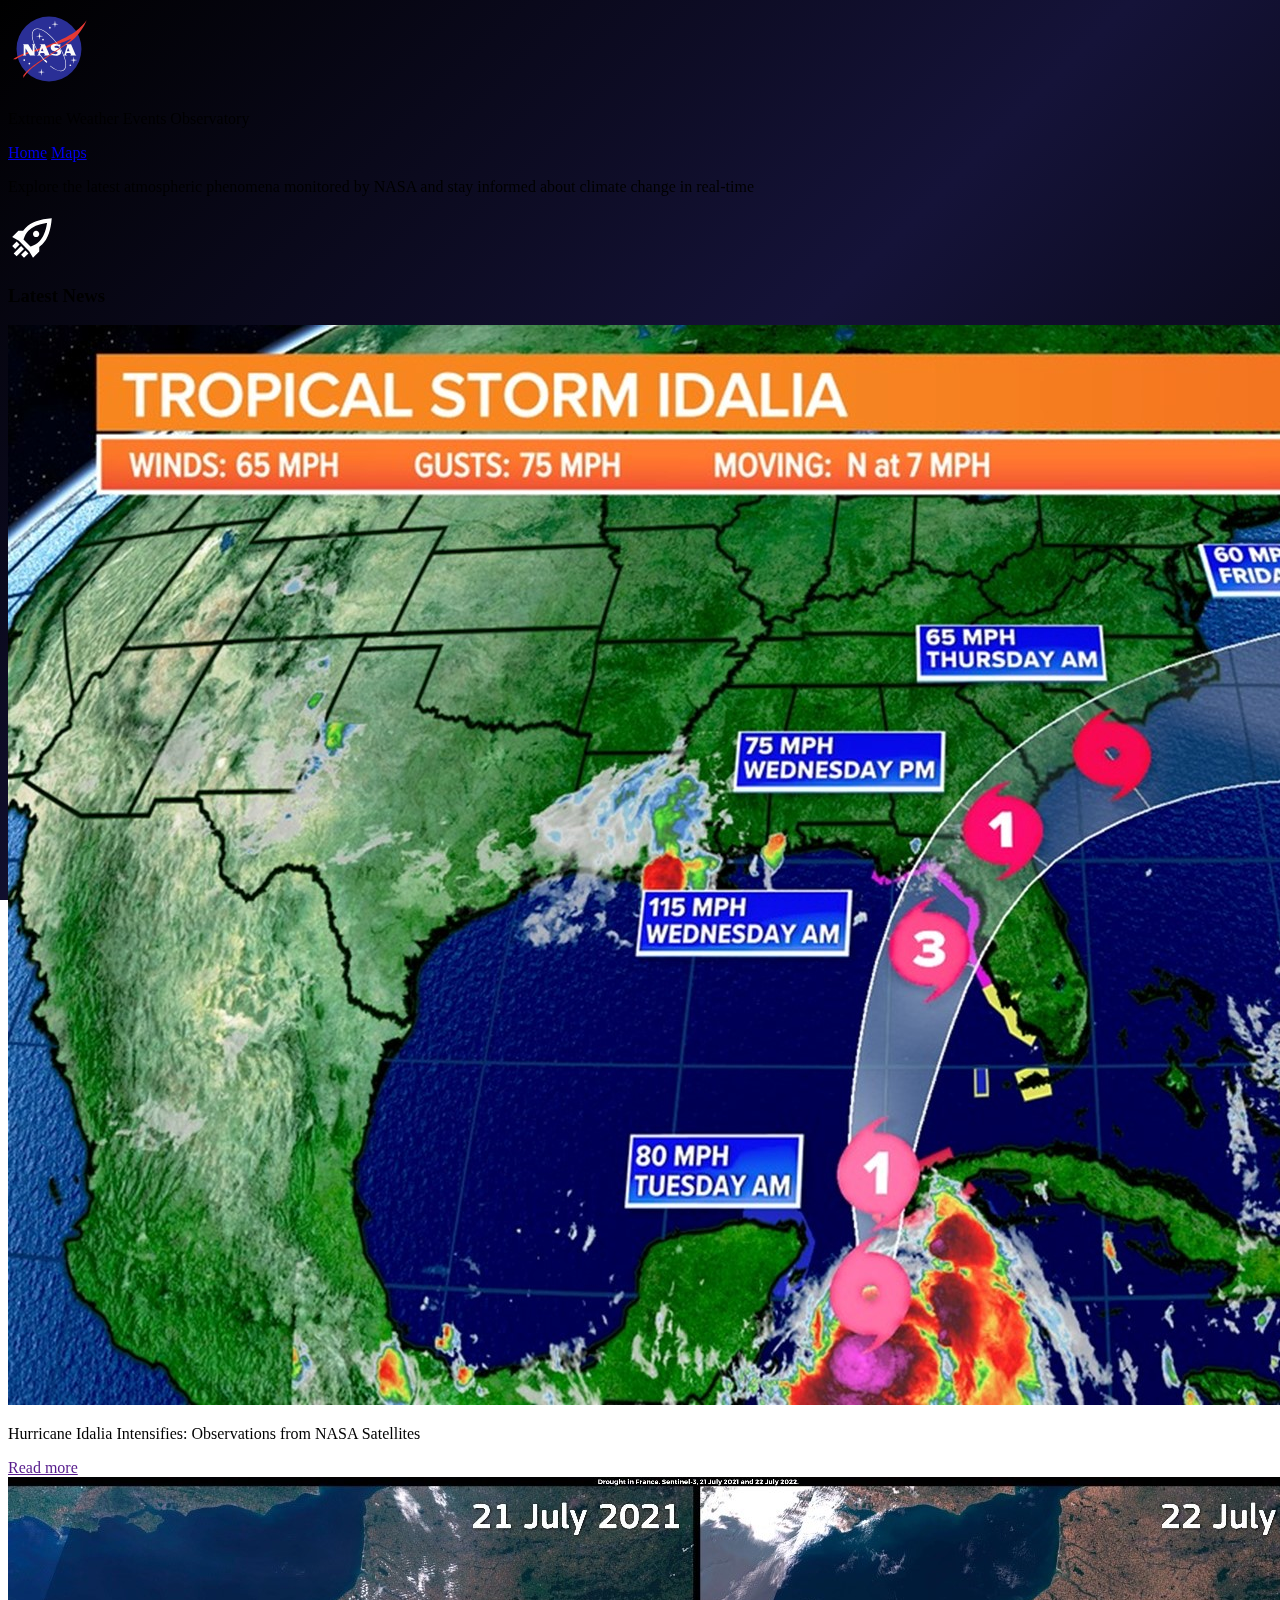
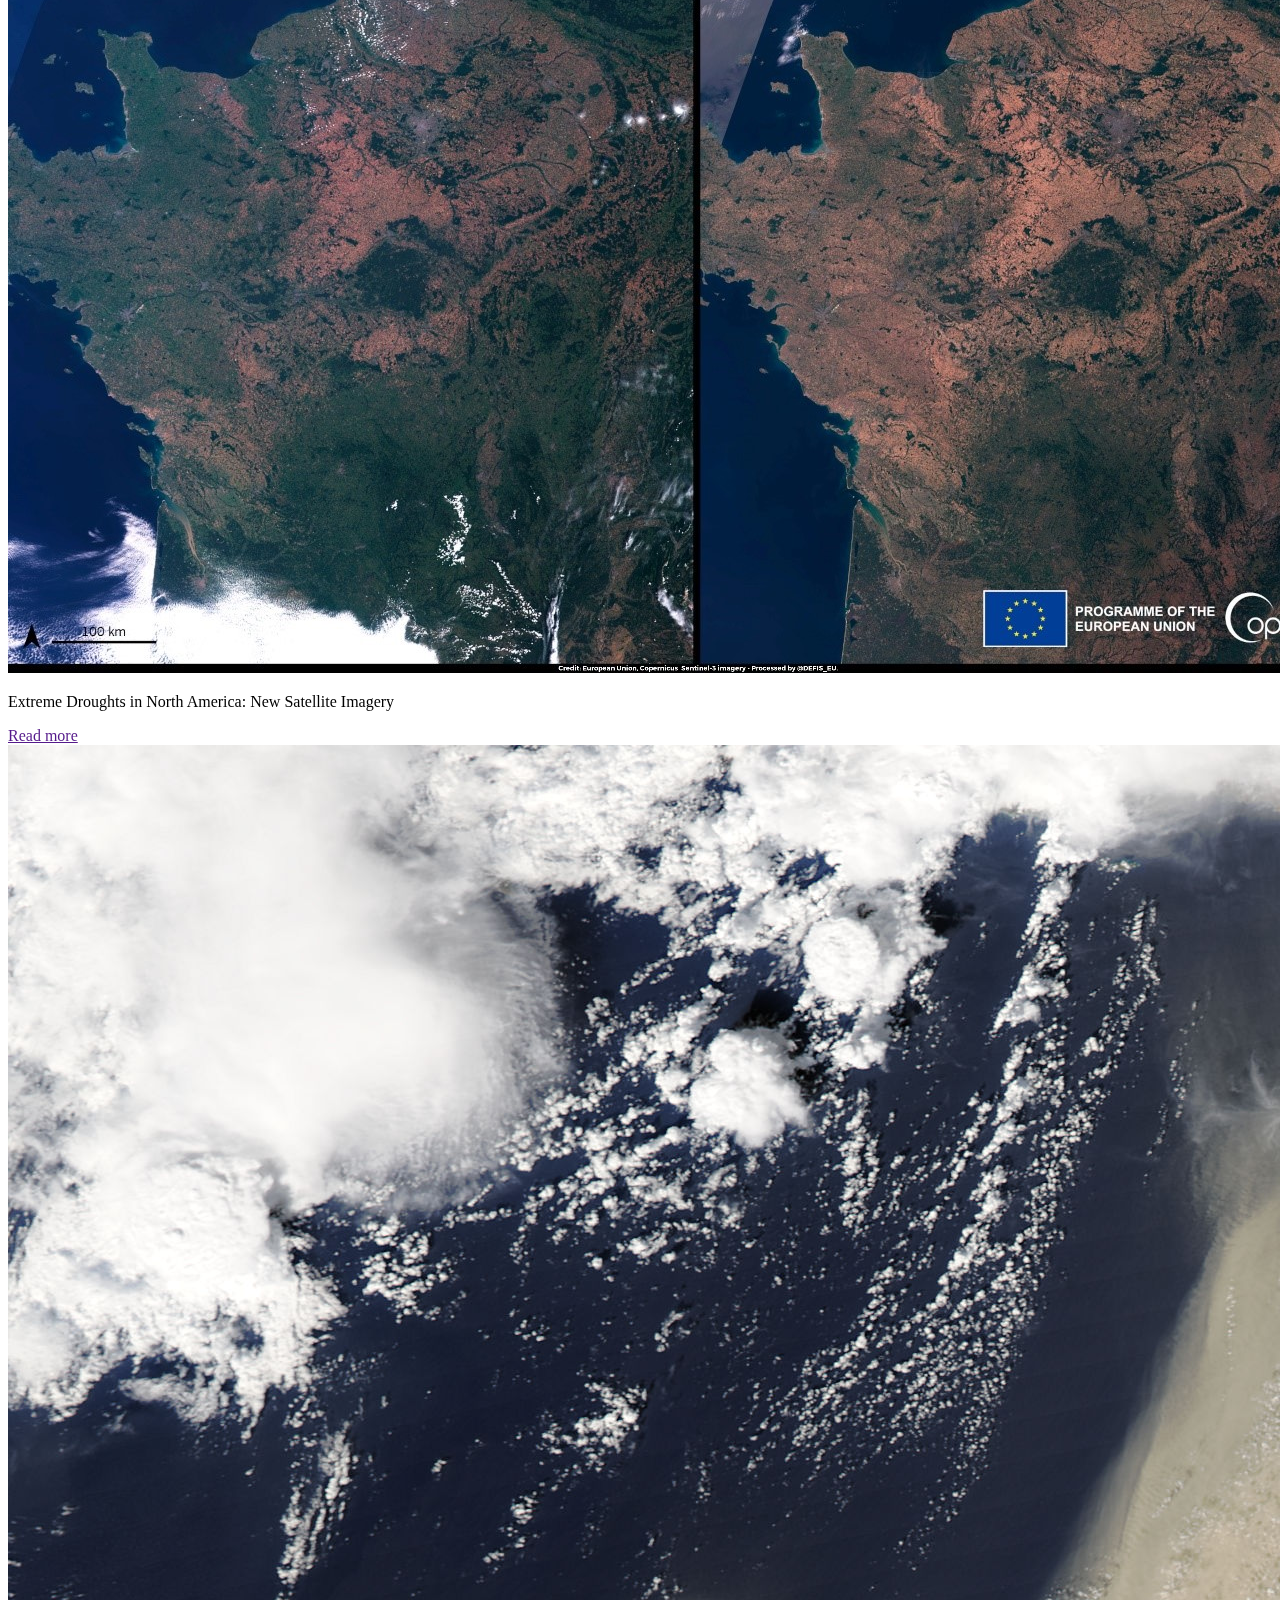
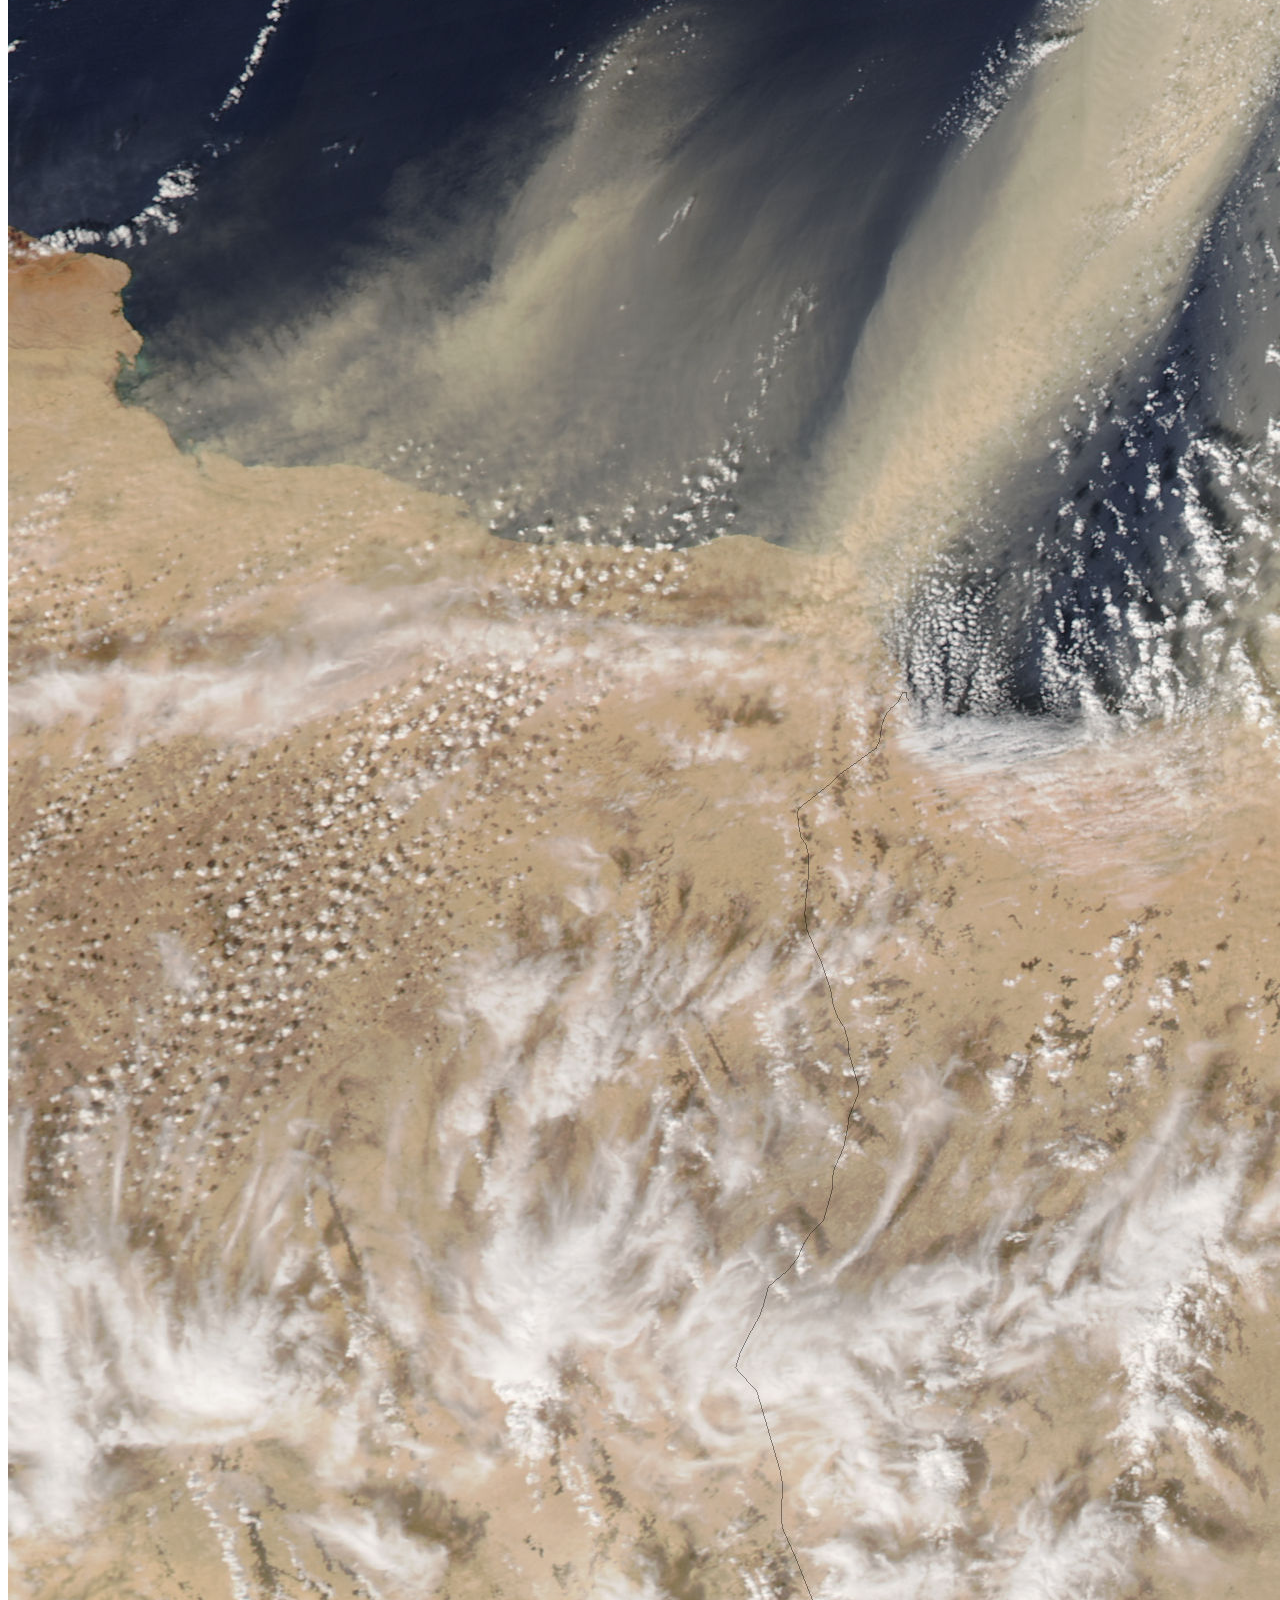
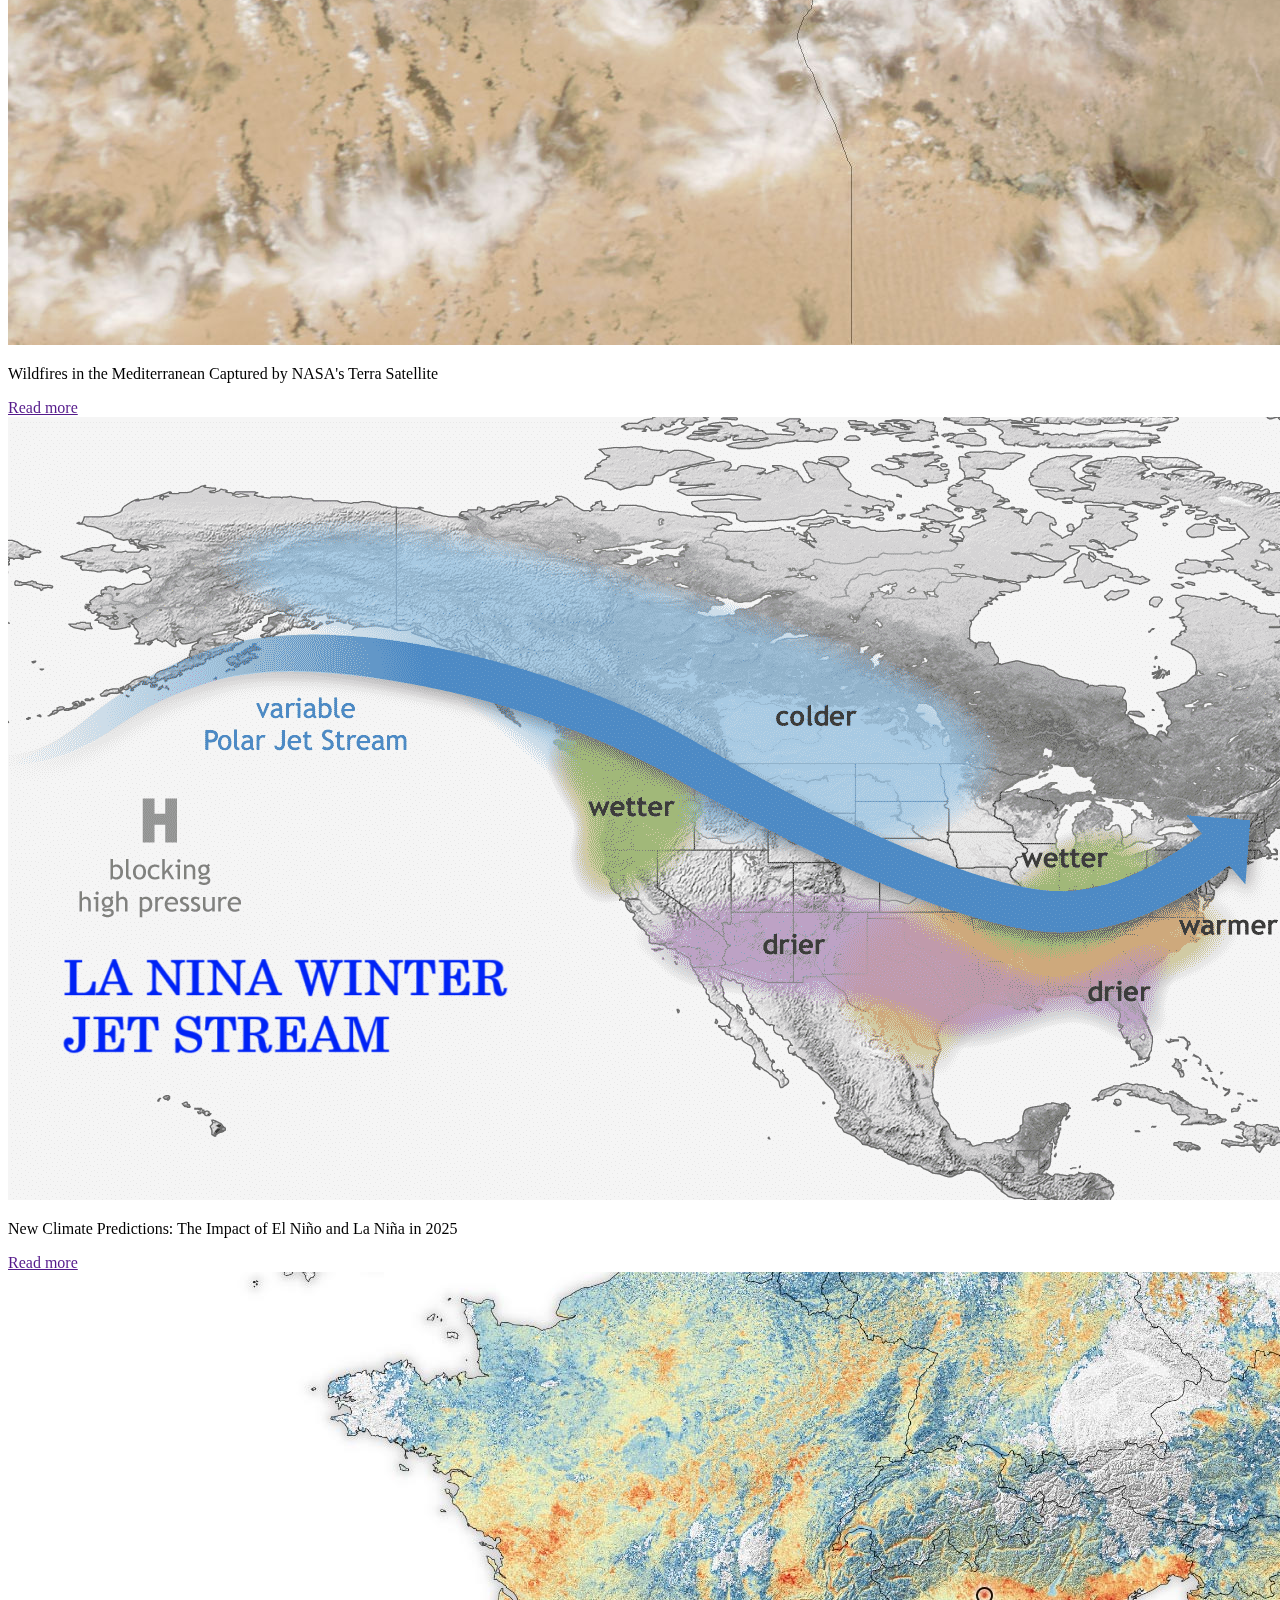
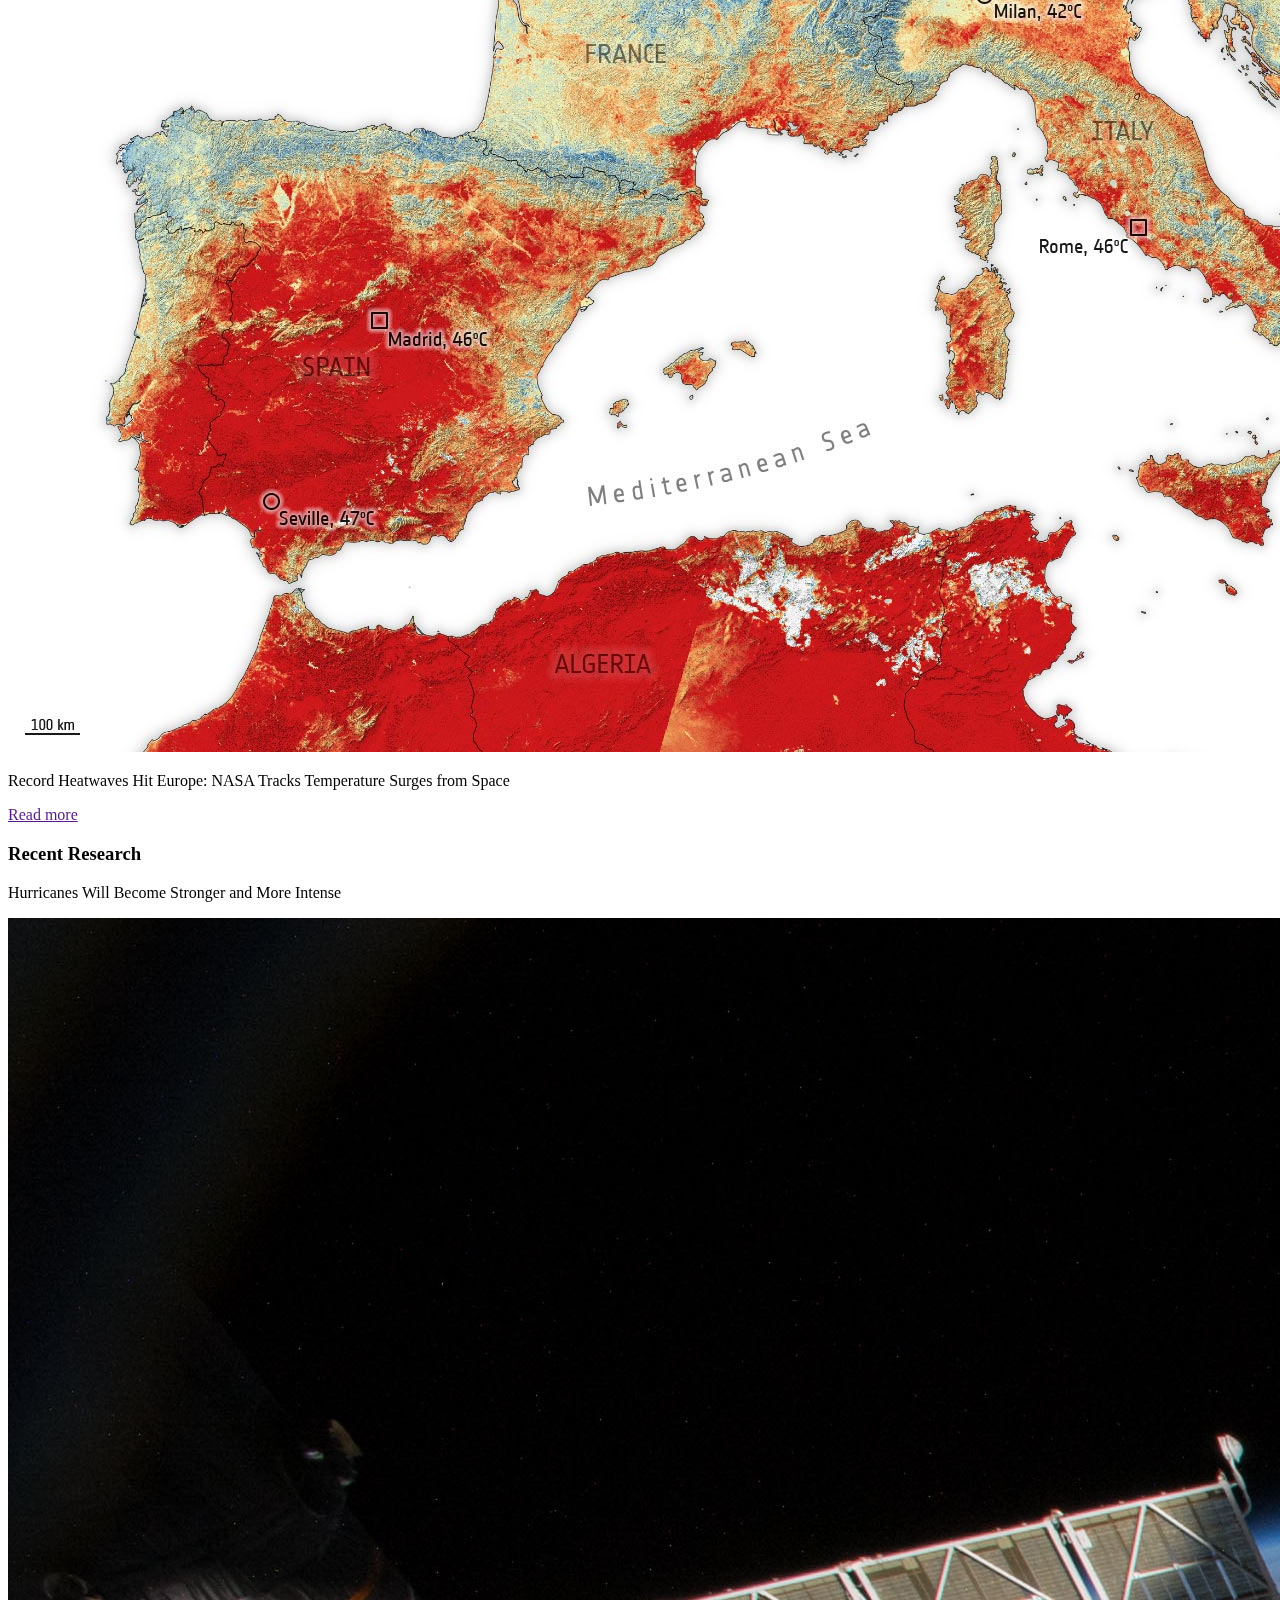
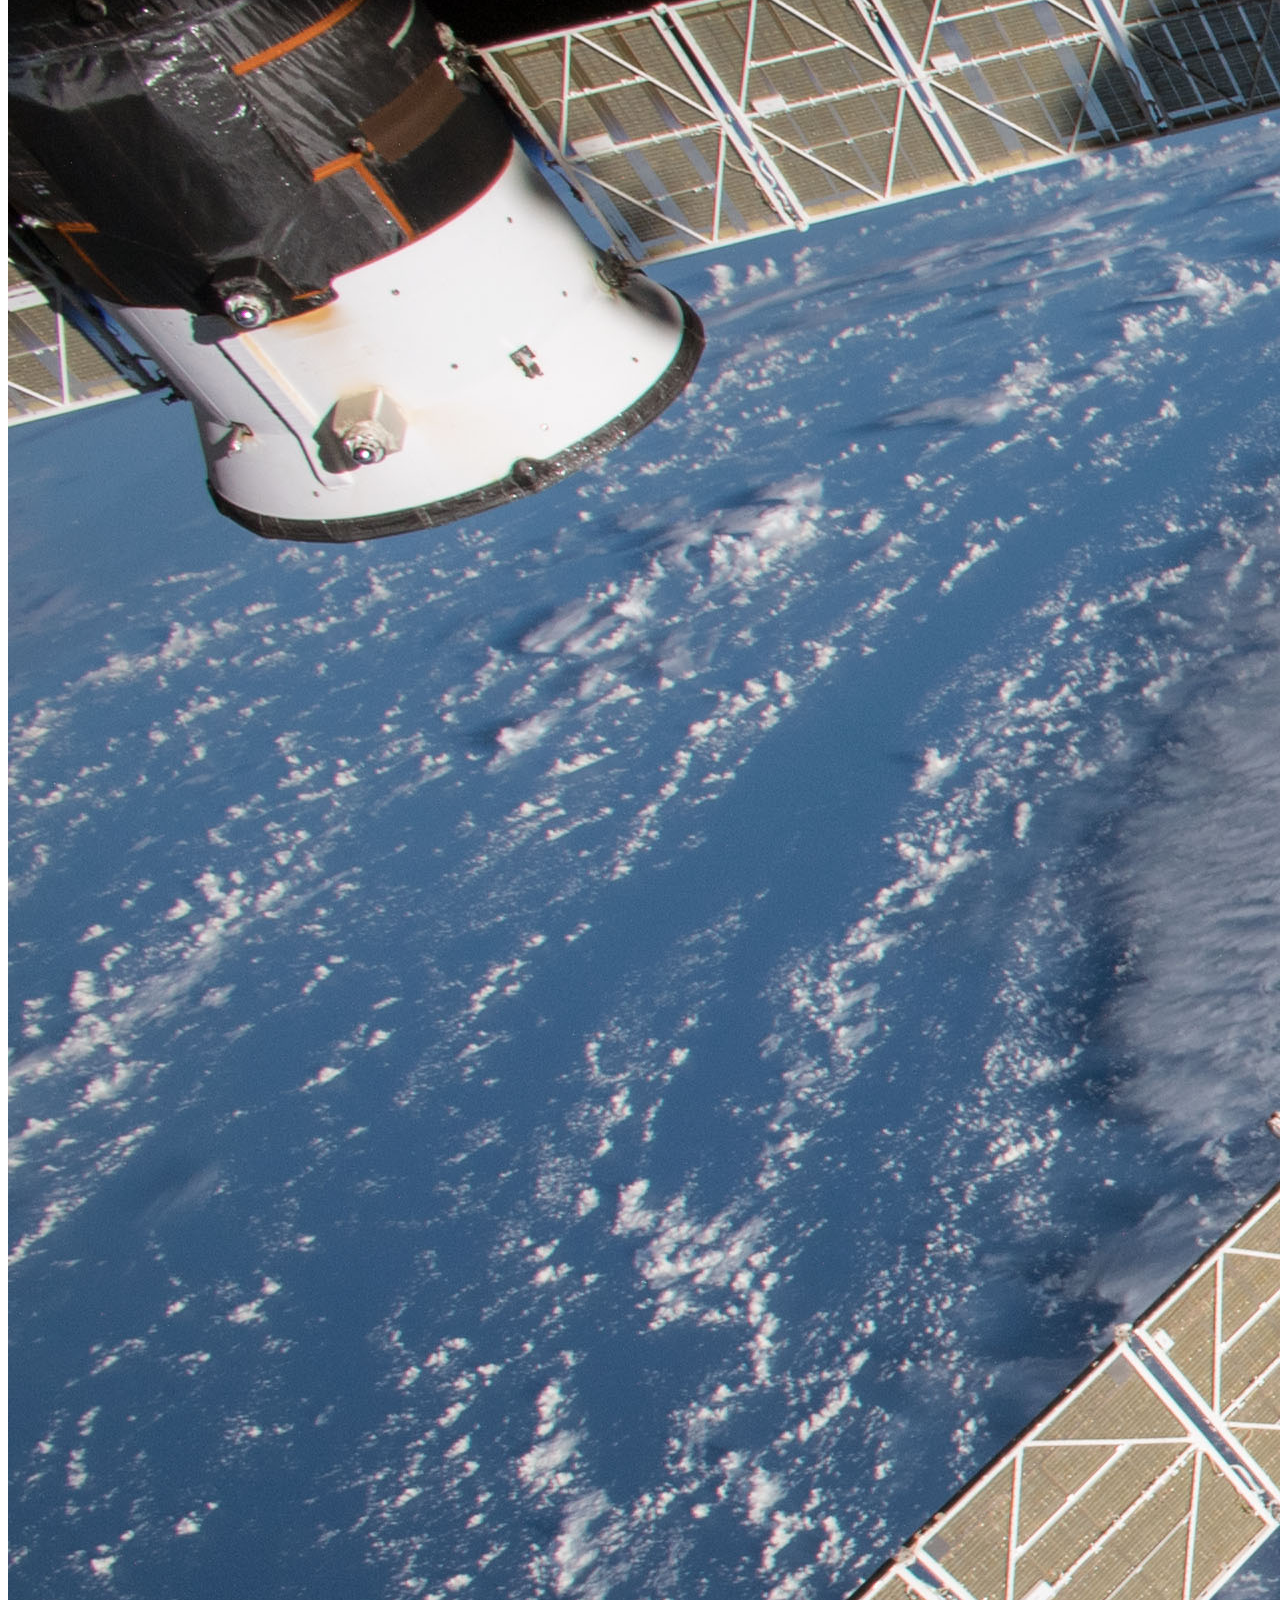
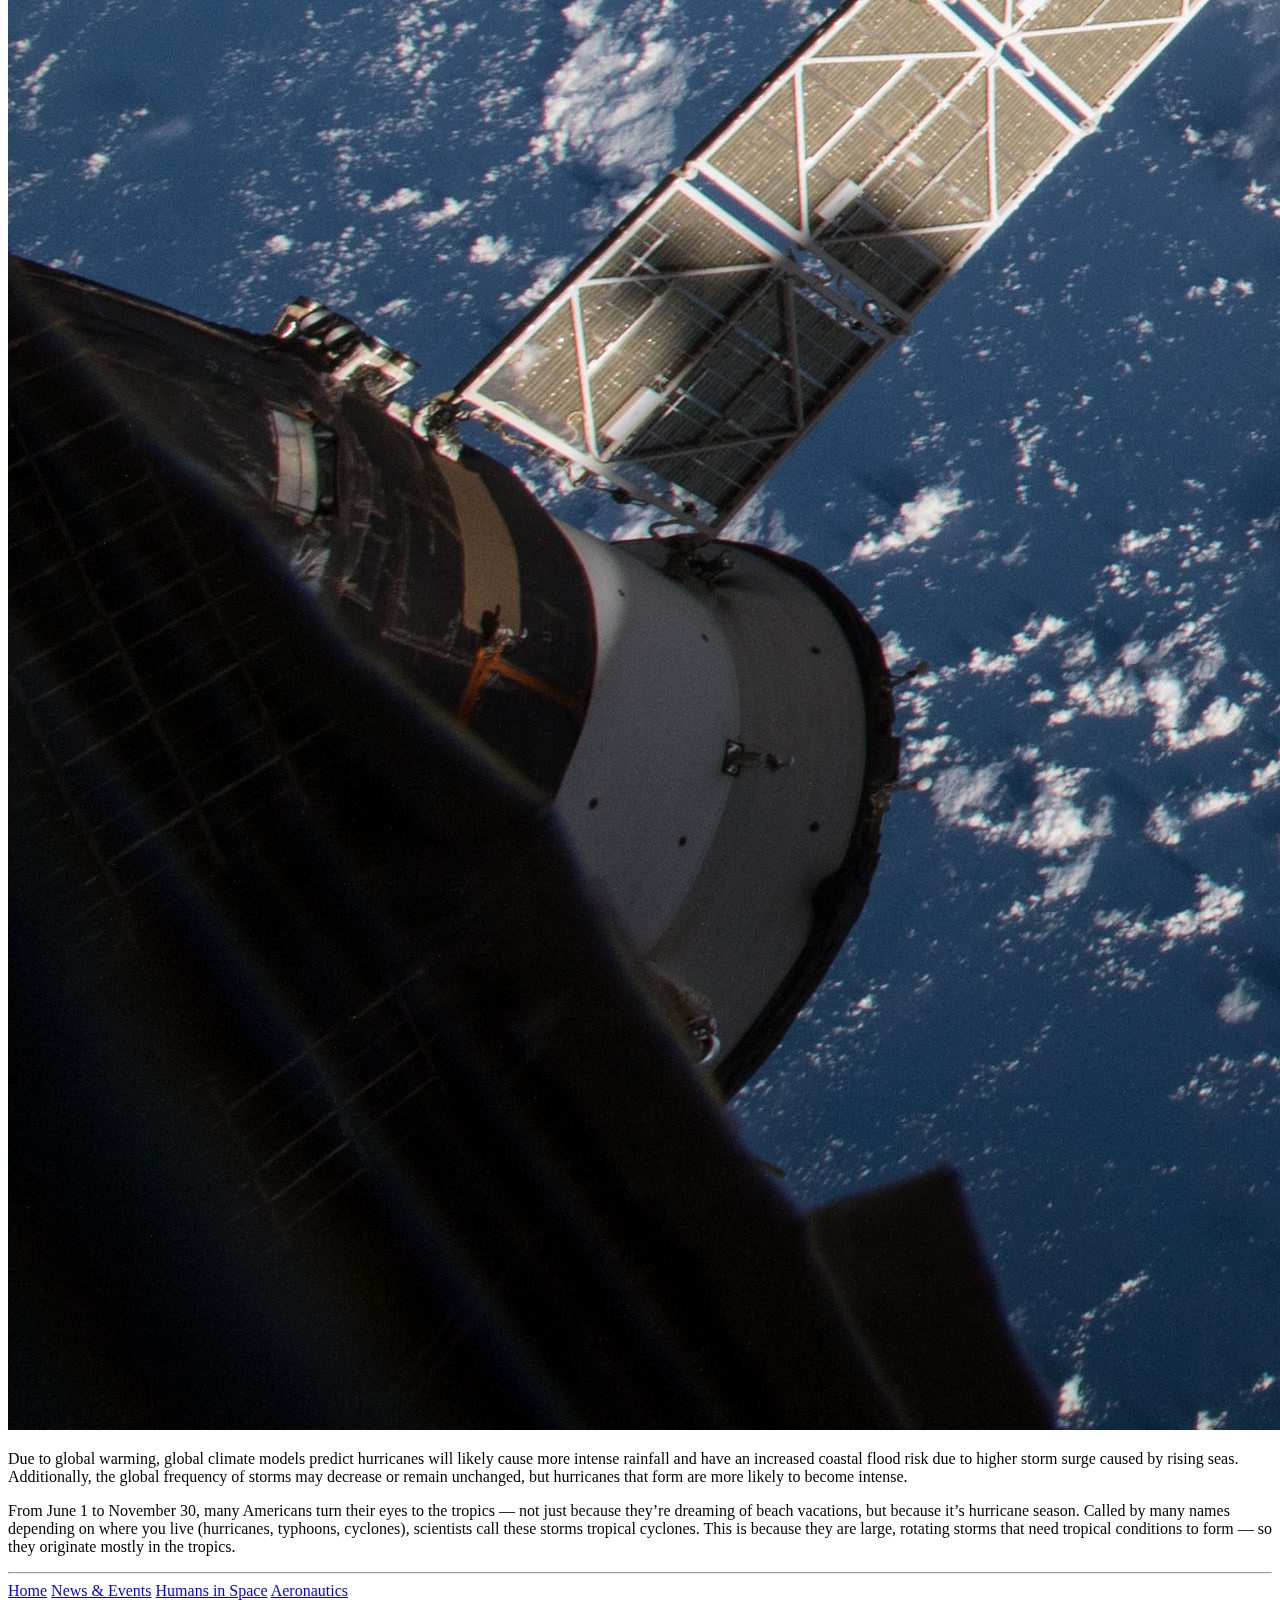
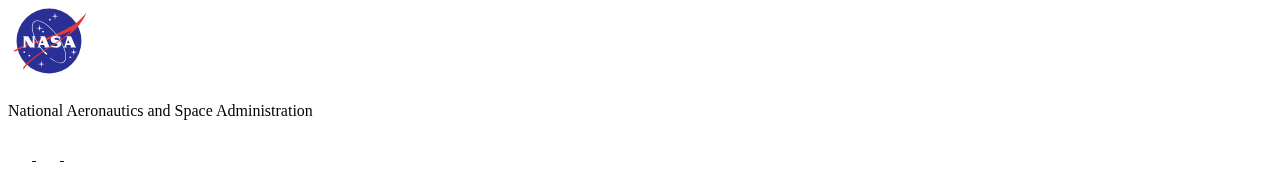
==== hmtl/index.html @ 6527c5cc "merge y cambiar rutas" ====
<!DOCTYPE html>
<html lang="en">
    <head>
        <meta charset="UTF-8">
        <meta name="viewport" content="width=device-width, initial-scale=1.0">
        <title>Nasa Observatory</title>
        <link rel="stylesheet" href="../csss/style.css">
        <link rel="icon" type="image/x-icon" href="../img/tierra_transparente.png">
    </head>

<body>
    <div class="container">
        <div style="position:fixed; z-index: -1; top:0px; left:0px; height:100%; width:100%;">
            <div style="position:absolute; width:100%; height:100%; background-image: linear-gradient(-45deg, rgb(0, 0, 0) 0%, rgb(21, 19, 57) 48%, rgb(0, 0, 0) 100%);"></div>
        </div>
        <header>
            <div class="headerLogo">
                <svg class="animated-svg" xmlns="http://www.w3.org/2000/svg"  viewBox="0 0 48 48" width="82px" height="82px"><path fill="#2a2f96" d="M24 5A19 19 0 1 0 24 43A19 19 0 1 0 24 5Z"/><path fill="#e53935" d="M4.597,30H3c0,0,4.077-3.084,12.928-5.535c0,0,14.202-4.313,23.428-10.583C42.565,11.177,45.071,8.764,46,7c0,0-1.193,4.725-6.726,10.351C38.191,17.906,37.768,18.64,37,19c0.126-0.142-0.096-0.871,0-1c0,0-7.195,3.355-22.02,7.77C14.981,25.768,8.742,27.352,4.597,30z"/><path fill="#fafafa" d="M19.282 25.221l1.503.025-.771-1.835L19.282 25.221zM18.969 26.366l-.274.96.802.441-2.661-.004.826-.463 1.714-5.602-.935-.467h3.167l2.639 6.068.528.467H21.08l.528-.467-.528-.934H18.969zM29.12 23.374c.576.135 2.526 1.143 1.848 3.129 0 0-.841 2.476-5.435.998L25.021 28v-1.995l.512.499c0 0 3.492 1.321 3.474-.316-.005-.319-.603-.845-2.205-1.048 0 0-1.802-.053-1.781-2.128.008-.843.626-2.964 5.121-1.497l.464-.518-.011 1.963-.453-.448c0 0-2.661-.834-2.926-.008C26.934 23.381 28.316 23.185 29.12 23.374z"/><path fill="#e53935" d="M39.461,17.149c-1.06,1.224-3.203,2.847-4.899,4.11c0,0-13.626,8.805-19.033,12.769c0,0-4.167,2.72-6.529,6.972v-1.618c0,0,2.255-3.163,7.585-6.937C21.273,29.125,35.281,20.744,37,18L39.461,17.149z"/><path fill="#fafafa" d="M8.667 21.257L11.834 21.257 14.473 25.459 14.473 21.724 13.945 21.257 16.056 21.257 15.528 21.724 15.528 27.326 16.056 27.793 12.889 27.793 10.251 23.592 10.251 27.326 10.778 27.793 8.667 27.793 9.195 27.326 9.195 21.724zM34.44 25.275l1.62-.007-.87-1.919L34.44 25.275zM34.275 26.366l-.33.934.858.467-2.661-.004.826-.463 1.714-5.602-.935-.467h3.167l2.639 6.068.528.467h-3.694l.528-.467-.528-.934H34.275z"/><path fill="#fafafa" d="M33.596,30.256c-0.743-2.933-2.427-6.293-4.742-9.462c-4.81-6.582-10.901-10.274-13.578-8.232c-1.316,1.006-1.627,3.2-0.871,6.181c0.743,2.933,2.427,6.293,4.742,9.462c1.008,1.379,1.618,2.143,2.695,3.243l0.68,0.255c-1.064-1.09-2.119-2.324-3.119-3.693c-2.291-3.135-3.957-6.455-4.689-9.348c-0.72-2.844-0.453-4.918,0.753-5.839c0.459-0.351,1.029-0.518,1.681-0.518c2.95,0,7.598,3.412,11.451,8.684c2.291,3.135,3.957,6.455,4.689,9.348c0.72,2.844,0.453,4.918-0.753,5.839c-1.617,1.235-4.605,0.181-7.779-2.414l-0.22,0.225C26.889,35.903,29.162,37,30.9,37c0.708,0,1.326-0.181,1.825-0.564C34.041,35.433,34.35,33.237,33.596,30.256z"/><path fill="#fafafa" d="M22.158 30.091A0.435 1.058 0 1 0 22.158 32.207A0.435 1.058 0 1 0 22.158 30.091Z" transform="rotate(-43.348 22.157 31.15)"/><path fill="#fafafa" d="M27.5 7.389l.231 1.591c.011.073.044.14.097.193.053.052.12.087.193.097l1.59.23L28.02 9.731c-.073.011-.14.044-.193.097-.052.052-.087.12-.097.193l-.23 1.59-.231-1.591c-.011-.073-.044-.14-.097-.193-.053-.052-.12-.087-.193-.097l-1.59-.23 1.591-.231c.073-.011.14-.044.193-.097.052-.052.087-.12.097-.193L27.5 7.389zM18.5 14.389l.231 1.591c.011.073.044.14.097.193.053.052.12.087.193.097l1.59.23-1.591.231c-.073.011-.14.044-.193.097-.052.052-.087.12-.097.193l-.23 1.59-.231-1.591c-.011-.073-.044-.14-.097-.193-.053-.052-.12-.087-.193-.097l-1.59-.23 1.591-.231c.073-.011.14-.044.193-.097.052-.052.087-.12.097-.193L18.5 14.389zM19.5 35.389l.231 1.591c.011.073.044.14.097.193.053.052.12.087.193.097l1.59.23-1.591.231c-.073.011-.14.044-.193.097-.052.052-.087.12-.097.193l-.23 1.59-.231-1.591c-.011-.073-.044-.14-.097-.193-.053-.052-.12-.087-.193-.097l-1.59-.23 1.591-.231c.073-.011.14-.044.193-.097.052-.052.087-.12.097-.193L19.5 35.389zM38.5 28.389l.231 1.591c.011.073.044.14.097.193.052.052.12.087.193.097l1.59.23-1.591.231c-.073.011-.14.044-.193.097-.052.053-.087.12-.097.193l-.23 1.59-.231-1.591c-.011-.073-.044-.14-.097-.193-.052-.052-.12-.087-.193-.097l-1.59-.23 1.591-.231c.073-.011.14-.044.193-.097.052-.053.087-.12.097-.193L38.5 28.389zM36.5 33A.5.5 0 1 0 36.5 34 .5.5 0 1 0 36.5 33zM12.5 32A.5.5 0 1 0 12.5 33 .5.5 0 1 0 12.5 32zM9.5 30A.5.5 0 1 0 9.5 31 .5.5 0 1 0 9.5 30zM24.5 11A.5.5 0 1 0 24.5 12 .5.5 0 1 0 24.5 11zM20.5 18A.5.5 0 1 0 20.5 19 .5.5 0 1 0 20.5 18z"/></svg>

                <p class="sub-header"> Extreme Weather Events Observatory </p>
            
                <div class="navegation">
                    <a href="index.html">Home</a>
                    <a href="map.html">Maps</a>
                </div>
              
            </div>
            
        </header>

        <main class="title">
            <p>Explore the latest atmospheric phenomena monitored by NASA and stay informed about climate change in real-time</p>
            <svg width="50px" height="50px" viewBox="0 0 512 512" version="1.1" xmlns="http://www.w3.org/2000/svg" xmlns:xlink="http://www.w3.org/1999/xlink" fill="#000000">
            <g id="SVGRepo_bgCarrier" stroke-width="0"/>
            <g id="SVGRepo_tracerCarrier" stroke-linecap="round" stroke-linejoin="round"/>
            <g id="SVGRepo_iconCarrier"> <title>rocket</title> <g id="Page-1" stroke="none" stroke-width="1" fill="none" fill-rule="evenodd"> <g id="icon" fill="#ffffff" transform="translate(42.666667, 64.000000)"> <path d="M405.333333,1.42108547e-14 C396.316305,122.794806 364.316305,211.683695 309.333333,266.666667 C299.582265,276.417735 288.905446,285.33185 277.302879,293.409011 L277.302464,341.234872 L213.302464,405.234872 L174.248,336.891 L68.525,231.157 L7.10542736e-15,192 L64,128 L112.079613,128.000404 C120.083859,116.387258 128.94621,105.720457 138.666667,96 C193.649638,41.0170286 282.538527,9.01702859 405.333333,1.42108547e-14 Z M357.333333,47.9786667 L348.203556,49.3631108 C266.32942,62.2476147 206.763982,88.2424635 168.836556,126.169889 C146.004433,149.002012 128.637057,178.732412 116.876114,215.881246 L116.096,218.389333 L187.584,289.877333 L191.120585,288.76541 C224.531258,277.548675 251.975141,261.807487 273.818948,241.632769 L279.163444,236.496777 C317.09087,198.569351 343.085719,139.003914 355.970222,57.1297769 L357.333333,47.9786667 Z M75.9901363,269.368015 L30.7353023,314.622849 L0.565412939,284.452959 L45.8202469,239.198125 L75.9901363,269.368015 Z M121.24497,314.622849 L45.8202469,390.047572 L15.6503576,359.877683 L91.0750809,284.452959 L121.24497,314.622849 Z M136.329915,329.707793 L166.499804,359.877683 L121.24497,405.132517 L91.0750809,374.962627 L136.329915,329.707793 Z M245.333333,128 C263.006445,128 277.333333,142.326888 277.333333,160 C277.333333,177.673112 263.006445,192 245.333333,192 C227.660221,192 213.333333,177.673112 213.333333,160 C213.333333,142.326888 227.660221,128 245.333333,128 Z" id="Combined-Shape"> </path> </g> </g> </g>
            </svg>

        </main>

        <section class="section">
            <div class="news">
                <h3>Latest News</h3>
                <div class="newsTitles">
                    <div>
                        <img src="../img/hurricane.jpg" alt="photo of hurricane idalia">
                        <p>Hurricane Idalia Intensifies: Observations from NASA Satellites</p>
                        <a href="">Read more</a>
                    </div>
                    <div>
                        <img src="../img/droughts.jpg" alt="photo ofdroughts in north america">
                        <p>Extreme Droughts in North America: New Satellite Imagery</p>
                        <a href="">Read more</a>
                    </div>
                    <div>
                        <img src="../img/smoke.jpg" alt="photo of smoke over the mediterranean">
                        <p>Wildfires in the Mediterranean Captured by NASA's Terra Satellite</p>
                        <a href="">Read more</a>
                    </div>
                    <div>
                        <img src="../img/lanina.png" alt="">
                        <p>New Climate Predictions: The Impact of El Niño and La Niña in 2025</p>
                        <a href="">Read more</a>
                    </div>
                    <div>
                        <img src="../img/heat.jpg" alt="">
                        <p>Record Heatwaves Hit Europe: NASA Tracks Temperature Surges from Space</p>
                        <a href="">Read more</a>
                    </div>
                </div>
            </div>
            <div class="research">
                <h3>Recent Research</h3>
                <p class="bold">Hurricanes Will Become Stronger and More Intense</p>
                <img src="../img/hurricaneIntense.jpg" alt="">
                <p>Due to global warming, global climate models predict hurricanes will likely cause more intense rainfall and have an increased coastal flood risk due to higher storm surge caused by rising seas. Additionally, the global frequency of storms may decrease or remain unchanged, but hurricanes that form are more likely to become intense.</p>
                <p>From June 1 to November 30, many Americans turn their eyes to the tropics — not just because they’re dreaming of beach vacations, but because it’s hurricane season. Called by many names depending on where you live (hurricanes, typhoons, cyclones), scientists call these storms tropical cyclones. This is because they are large, rotating storms that need tropical conditions to form — so they originate mostly in the tropics.</p>
            </div>
        </section>
    </div>

    <footer class="footer">
        <hr>
        <div class="enlaces">
            <a href="../htmls/index.html">Home</a>
            <a href="https://www.nasa.gov/news/" target=»_blank»>News & Events</a>
            <a href="https://www.nasa.gov/humans-in-space/" target=»_blank»>Humans in Space</a>
            <a href="https://www.nasa.gov/aeronautics/" target=»_blank»>Aeronautics</a>
        </div>
        <div class="nasaLogo">
            <div class="nasaNombre">
                <svg xmlns="http://www.w3.org/2000/svg"  viewBox="0 0 48 48" width="82px" height="82px"><path fill="#2a2f96" d="M24 5A19 19 0 1 0 24 43A19 19 0 1 0 24 5Z"/><path fill="#e53935" d="M4.597,30H3c0,0,4.077-3.084,12.928-5.535c0,0,14.202-4.313,23.428-10.583C42.565,11.177,45.071,8.764,46,7c0,0-1.193,4.725-6.726,10.351C38.191,17.906,37.768,18.64,37,19c0.126-0.142-0.096-0.871,0-1c0,0-7.195,3.355-22.02,7.77C14.981,25.768,8.742,27.352,4.597,30z"/><path fill="#fafafa" d="M19.282 25.221l1.503.025-.771-1.835L19.282 25.221zM18.969 26.366l-.274.96.802.441-2.661-.004.826-.463 1.714-5.602-.935-.467h3.167l2.639 6.068.528.467H21.08l.528-.467-.528-.934H18.969zM29.12 23.374c.576.135 2.526 1.143 1.848 3.129 0 0-.841 2.476-5.435.998L25.021 28v-1.995l.512.499c0 0 3.492 1.321 3.474-.316-.005-.319-.603-.845-2.205-1.048 0 0-1.802-.053-1.781-2.128.008-.843.626-2.964 5.121-1.497l.464-.518-.011 1.963-.453-.448c0 0-2.661-.834-2.926-.008C26.934 23.381 28.316 23.185 29.12 23.374z"/><path fill="#e53935" d="M39.461,17.149c-1.06,1.224-3.203,2.847-4.899,4.11c0,0-13.626,8.805-19.033,12.769c0,0-4.167,2.72-6.529,6.972v-1.618c0,0,2.255-3.163,7.585-6.937C21.273,29.125,35.281,20.744,37,18L39.461,17.149z"/><path fill="#fafafa" d="M8.667 21.257L11.834 21.257 14.473 25.459 14.473 21.724 13.945 21.257 16.056 21.257 15.528 21.724 15.528 27.326 16.056 27.793 12.889 27.793 10.251 23.592 10.251 27.326 10.778 27.793 8.667 27.793 9.195 27.326 9.195 21.724zM34.44 25.275l1.62-.007-.87-1.919L34.44 25.275zM34.275 26.366l-.33.934.858.467-2.661-.004.826-.463 1.714-5.602-.935-.467h3.167l2.639 6.068.528.467h-3.694l.528-.467-.528-.934H34.275z"/><path fill="#fafafa" d="M33.596,30.256c-0.743-2.933-2.427-6.293-4.742-9.462c-4.81-6.582-10.901-10.274-13.578-8.232c-1.316,1.006-1.627,3.2-0.871,6.181c0.743,2.933,2.427,6.293,4.742,9.462c1.008,1.379,1.618,2.143,2.695,3.243l0.68,0.255c-1.064-1.09-2.119-2.324-3.119-3.693c-2.291-3.135-3.957-6.455-4.689-9.348c-0.72-2.844-0.453-4.918,0.753-5.839c0.459-0.351,1.029-0.518,1.681-0.518c2.95,0,7.598,3.412,11.451,8.684c2.291,3.135,3.957,6.455,4.689,9.348c0.72,2.844,0.453,4.918-0.753,5.839c-1.617,1.235-4.605,0.181-7.779-2.414l-0.22,0.225C26.889,35.903,29.162,37,30.9,37c0.708,0,1.326-0.181,1.825-0.564C34.041,35.433,34.35,33.237,33.596,30.256z"/><path fill="#fafafa" d="M22.158 30.091A0.435 1.058 0 1 0 22.158 32.207A0.435 1.058 0 1 0 22.158 30.091Z" transform="rotate(-43.348 22.157 31.15)"/><path fill="#fafafa" d="M27.5 7.389l.231 1.591c.011.073.044.14.097.193.053.052.12.087.193.097l1.59.23L28.02 9.731c-.073.011-.14.044-.193.097-.052.052-.087.12-.097.193l-.23 1.59-.231-1.591c-.011-.073-.044-.14-.097-.193-.053-.052-.12-.087-.193-.097l-1.59-.23 1.591-.231c.073-.011.14-.044.193-.097.052-.052.087-.12.097-.193L27.5 7.389zM18.5 14.389l.231 1.591c.011.073.044.14.097.193.053.052.12.087.193.097l1.59.23-1.591.231c-.073.011-.14.044-.193.097-.052.052-.087.12-.097.193l-.23 1.59-.231-1.591c-.011-.073-.044-.14-.097-.193-.053-.052-.12-.087-.193-.097l-1.59-.23 1.591-.231c.073-.011.14-.044.193-.097.052-.052.087-.12.097-.193L18.5 14.389zM19.5 35.389l.231 1.591c.011.073.044.14.097.193.053.052.12.087.193.097l1.59.23-1.591.231c-.073.011-.14.044-.193.097-.052.052-.087.12-.097.193l-.23 1.59-.231-1.591c-.011-.073-.044-.14-.097-.193-.053-.052-.12-.087-.193-.097l-1.59-.23 1.591-.231c.073-.011.14-.044.193-.097.052-.052.087-.12.097-.193L19.5 35.389zM38.5 28.389l.231 1.591c.011.073.044.14.097.193.052.052.12.087.193.097l1.59.23-1.591.231c-.073.011-.14.044-.193.097-.052.053-.087.12-.097.193l-.23 1.59-.231-1.591c-.011-.073-.044-.14-.097-.193-.052-.052-.12-.087-.193-.097l-1.59-.23 1.591-.231c.073-.011.14-.044.193-.097.052-.053.087-.12.097-.193L38.5 28.389zM36.5 33A.5.5 0 1 0 36.5 34 .5.5 0 1 0 36.5 33zM12.5 32A.5.5 0 1 0 12.5 33 .5.5 0 1 0 12.5 32zM9.5 30A.5.5 0 1 0 9.5 31 .5.5 0 1 0 9.5 30zM24.5 11A.5.5 0 1 0 24.5 12 .5.5 0 1 0 24.5 11zM20.5 18A.5.5 0 1 0 20.5 19 .5.5 0 1 0 20.5 18z"/></svg>

                <p>National Aeronautics and Space Administration</p>

            </div>

            <div class="redes">
                <a href="https://x.com/NASA" target=»_blank»>
                    <svg xmlns="http://www.w3.org/2000/svg" xmlns:xlink="http://www.w3.org/1999/xlink" viewBox="0,0,256,256" width="24px" height="24px" fill-rule="nonzero"><g fill="#ffffff" fill-rule="nonzero" stroke="none" stroke-width="1" stroke-linecap="butt" stroke-linejoin="miter" stroke-miterlimit="10" stroke-dasharray="" stroke-dashoffset="0" font-family="none" font-weight="none" font-size="none" text-anchor="none" style="mix-blend-mode: normal"><g transform="scale(10.66667,10.66667)"><path d="M18.05859,2.99219c-0.22075,0.00368 -0.42867,0.10442 -0.56836,0.27539l-4.72266,5.64063l-3.71094,-5.13672c-0.35,-0.484 -0.91081,-0.77148 -1.50781,-0.77148h-3.4707c-0.658,0 -1.0393,0.7463 -0.6543,1.2793l6.12305,8.47656l-5.87109,7.01172c-0.17769,0.20453 -0.23127,0.48899 -0.14017,0.74415c0.0911,0.25516 0.31273,0.44136 0.57978,0.48709c0.26705,0.04574 0.53801,-0.0561 0.70883,-0.2664l5.62695,-6.72266l4.49219,6.21875c0.35,0.484 0.91081,0.77148 1.50781,0.77148h3.4707c0.658,0 1.0393,-0.7463 0.6543,-1.2793l-6.90234,-9.55664l4.9668,-5.93164c0.19352,-0.22404 0.23715,-0.54095 0.11138,-0.80896c-0.12577,-0.268 -0.39741,-0.43696 -0.69341,-0.43128zM5.43359,4.5h2.11719c0.115,0 0.22402,0.05544 0.29102,0.14844l10.72461,14.85156h-2.11523c-0.115,0 -0.22402,-0.05544 -0.29102,-0.14844l-4.81641,-6.66797c0.00362,-0.32923 -0.20789,-0.62233 -0.52148,-0.72266z"></path></g></g></svg>
                </a>
                <a href="https://www.youtube.com/nasa" target=»_blank»>
                    <svg xmlns="http://www.w3.org/2000/svg" xmlns:xlink="http://www.w3.org/1999/xlink" viewBox="0,0,256,256" width="24px" height="24px" fill-rule="nonzero"><g fill="#ffffff" fill-rule="nonzero" stroke="none" stroke-width="1" stroke-linecap="butt" stroke-linejoin="miter" stroke-miterlimit="10" stroke-dasharray="" stroke-dashoffset="0" font-family="none" font-weight="none" font-size="none" text-anchor="none" style="mix-blend-mode: normal"><g transform="scale(10.66667,10.66667)"><path d="M12,3c-2.78013,0 -4.92978,0.18494 -6.47461,0.39453c-2.00619,0.27213 -3.52539,1.98532 -3.52539,4.01563v9.17969c0,2.03108 1.5195,3.74354 3.52539,4.01563c1.54528,0.21067 3.69448,0.39453 6.47461,0.39453c2.78013,0 4.92978,-0.18494 6.47461,-0.39453c2.00675,-0.27204 3.52539,-1.98484 3.52539,-4.01562v-9.17969c0,-2.03108 -1.5195,-3.74354 -3.52539,-4.01562c-1.54483,-0.20959 -3.69448,-0.39453 -6.47461,-0.39453zM12,4.5c2.71387,0 4.79627,0.18045 6.27344,0.38086c1.28211,0.17391 2.22656,1.24038 2.22656,2.5293v9.17969c0,1.28922 -0.94331,2.35534 -2.22656,2.5293c-1.47717,0.20041 -3.55956,0.38086 -6.27344,0.38086c-2.71387,0 -4.79671,-0.17953 -6.27344,-0.38086c-1.28211,-0.17391 -2.22656,-1.24038 -2.22656,-2.5293v-9.17969c0,-1.28769 0.94475,-2.35543 2.22656,-2.5293c1.47717,-0.20041 3.55956,-0.38086 6.27344,-0.38086zM10.91797,8.8125c-0.47897,0.00445 -0.91797,0.38878 -0.91797,0.92578v4.52539c0,0.716 0.77853,1.15992 1.39453,0.79492l3.82031,-2.26172c0.604,-0.359 0.604,-1.2338 0,-1.5918l-3.82031,-2.26172c-0.154,-0.09125 -0.31691,-0.13234 -0.47656,-0.13086z"></path></g></g></svg>
                </a>
                <a href="https://www.instagram.com/nasa/" target=»_blank»>
                    <svg xmlns="http://www.w3.org/2000/svg" xmlns:xlink="http://www.w3.org/1999/xlink" viewBox="0,0,256,256" width="24px" height="24px" fill-rule="nonzero"><g fill="#ffffff" fill-rule="nonzero" stroke="none" stroke-width="1" stroke-linecap="butt" stroke-linejoin="miter" stroke-miterlimit="10" stroke-dasharray="" stroke-dashoffset="0" font-family="none" font-weight="none" font-size="none" text-anchor="none" style="mix-blend-mode: normal"><g transform="scale(10.66667,10.66667)"><path d="M8,3c-2.75241,0 -5,2.24759 -5,5v8c0,2.75241 2.24759,5 5,5h8c2.75241,0 5,-2.24759 5,-5v-8c0,-2.75241 -2.24759,-5 -5,-5zM8,4.5h8c1.94159,0 3.5,1.55841 3.5,3.5v8c0,1.94159 -1.55841,3.5 -3.5,3.5h-8c-1.94159,0 -3.5,-1.55841 -3.5,-3.5v-8c0,-1.94159 1.55841,-3.5 3.5,-3.5zM17.25,6c-0.41421,0 -0.75,0.33579 -0.75,0.75c0,0.41421 0.33579,0.75 0.75,0.75c0.41421,0 0.75,-0.33579 0.75,-0.75c0,-0.41421 -0.33579,-0.75 -0.75,-0.75zM12,7c-1.60417,0 -2.90226,0.62857 -3.74805,1.58008c-0.84579,0.95151 -1.25195,2.19075 -1.25195,3.41992c0,1.22917 0.40617,2.46841 1.25195,3.41992c0.84579,0.95151 2.14388,1.58008 3.74805,1.58008c1.60417,0 2.90226,-0.62857 3.74805,-1.58008c0.84579,-0.95151 1.25195,-2.19075 1.25195,-3.41992c0,-1.22917 -0.40617,-2.46841 -1.25195,-3.41992c-0.84579,-0.95151 -2.14388,-1.58008 -3.74805,-1.58008zM12,8.5c1.22917,0 2.05608,0.43393 2.62695,1.07617c0.57088,0.64224 0.87305,1.528 0.87305,2.42383c0,0.89583 -0.30217,1.78159 -0.87305,2.42383c-0.57088,0.64224 -1.39779,1.07617 -2.62695,1.07617c-1.22917,0 -2.05607,-0.43393 -2.62695,-1.07617c-0.57088,-0.64224 -0.87305,-1.528 -0.87305,-2.42383c0,-0.89583 0.30217,-1.78159 0.87305,-2.42383c0.57088,-0.64224 1.39779,-1.07617 2.62695,-1.07617z"></path></g></g></svg>
                </a>
            </div>

        </div>
        
    </footer>
</body>
</html>
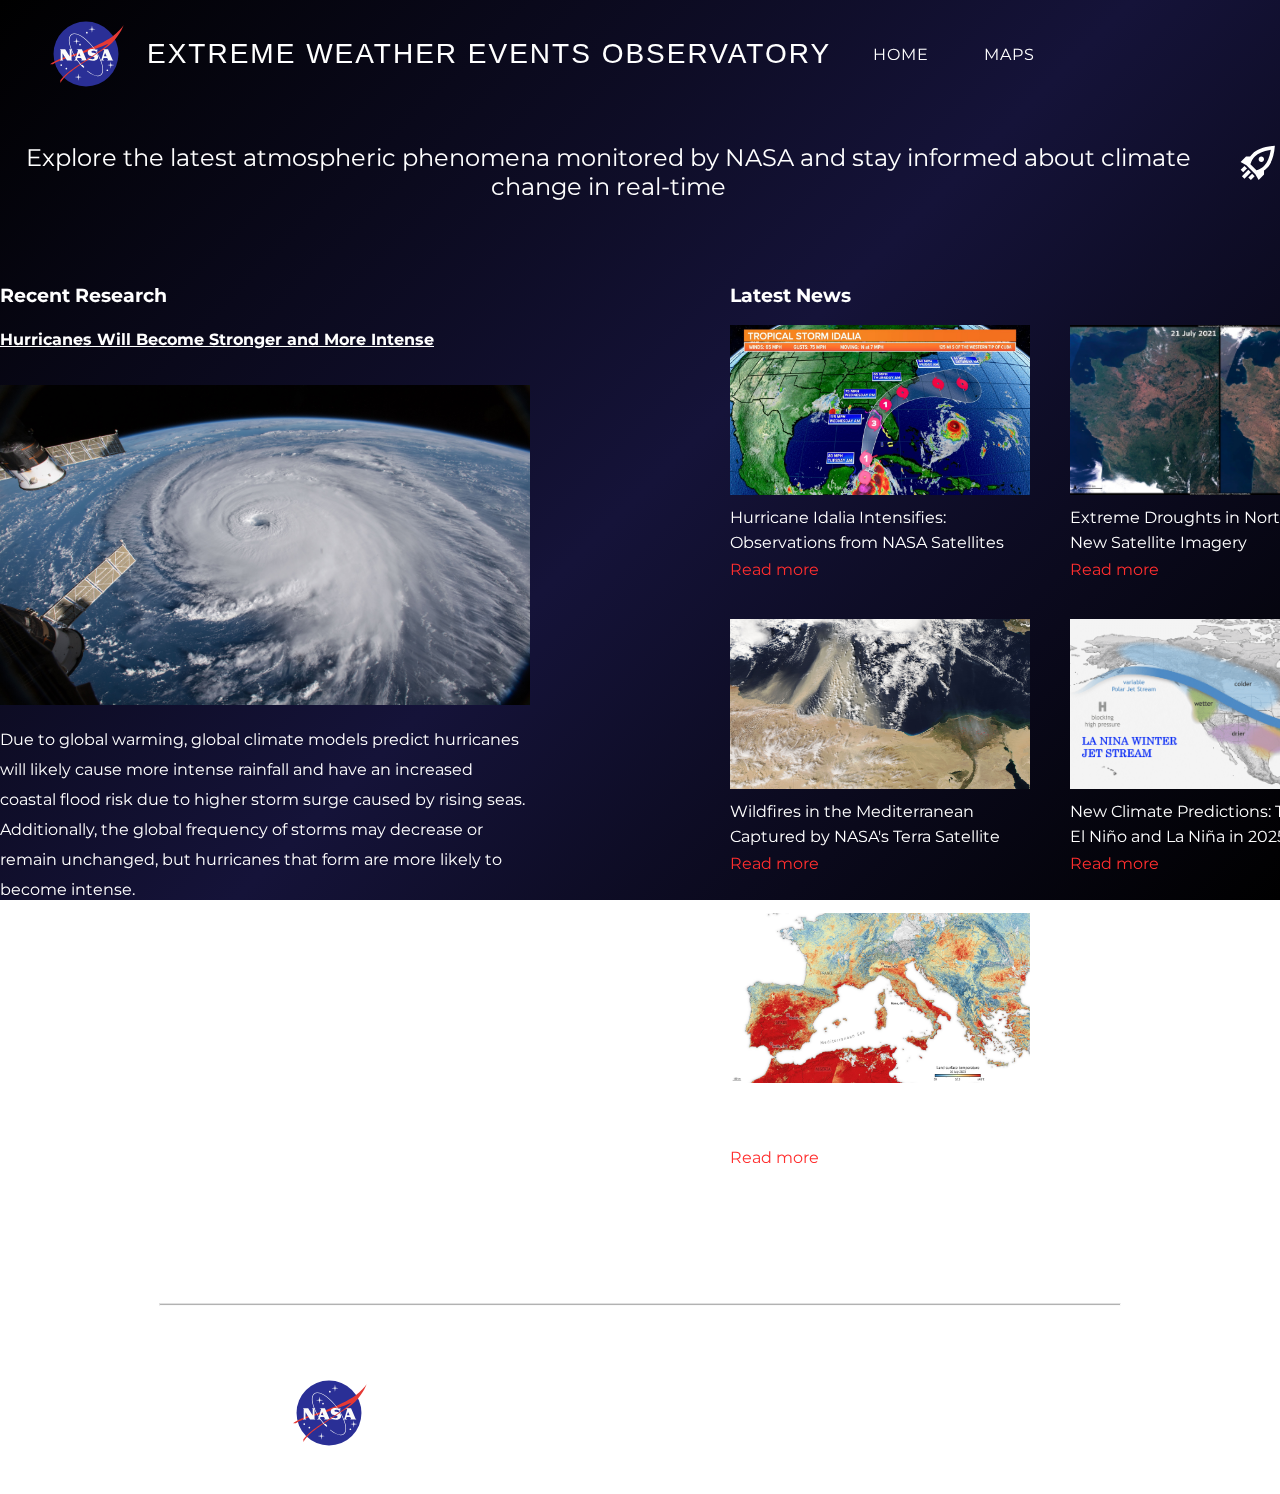
==== commit ba1e9097: "rutas errores" ====
--- a/hmtl/index.html
+++ b/hmtl/index.html
@@ -4,7 +4,7 @@
         <meta charset="UTF-8">
         <meta name="viewport" content="width=device-width, initial-scale=1.0">
         <title>Nasa Observatory</title>
-        <link rel="stylesheet" href="../csss/style.css">
+        <link rel="stylesheet" href="../css/style.css">
         <link rel="icon" type="image/x-icon" href="../img/tierra_transparente.png">
     </head>
 
@@ -20,8 +20,8 @@
                 <p class="sub-header"> Extreme Weather Events Observatory </p>
             
                 <div class="navegation">
-                    <a href="index.html">Home</a>
-                    <a href="map.html">Maps</a>
+                    <a href="../hmtl/index.html">Home</a>
+                    <a href="../hmtl/map.html">Maps</a>
                 </div>
               
             </div>
@@ -82,7 +82,7 @@
     <footer class="footer">
         <hr>
         <div class="enlaces">
-            <a href="../htmls/index.html">Home</a>
+            <a href="../hmtl/index.html">Home</a>
             <a href="https://www.nasa.gov/news/" target=»_blank»>News & Events</a>
             <a href="https://www.nasa.gov/humans-in-space/" target=»_blank»>Humans in Space</a>
             <a href="https://www.nasa.gov/aeronautics/" target=»_blank»>Aeronautics</a>
--- a/css/style.css
+++ b/css/style.css
@@ -0,0 +1,225 @@
+@import url('https://fonts.googleapis.com/css2?family=Lora:ital,wght@0,400..700;1,400..700&family=Marcellus&family=Montserrat:ital,wght@0,100..900;1,100..900&display=swap');
+
+body {
+    margin: 0;
+    padding: 0;
+    box-sizing: border-box;
+    font-family: "Montserrat", sans-serif;
+    color: white;
+}
+
+header {
+    display: flex;
+    flex-direction: column;
+}
+
+hr {
+    display: flex;
+    flex-direction: row;
+    height: 0.5px;
+    background-color: black;
+    width: 75%;
+    opacity: 0.3;
+}
+
+button {
+    font-family: "Montserrat", sans-serif;
+}
+
+.headerLogo {
+    display: flex;
+    z-index: 10;
+    flex-direction: row;
+    align-items: center;
+    gap: 20px;
+    margin-top: 10px;
+    margin-left: 45px;
+}
+
+.navegation {
+    position: absolute;
+    right: 200px;
+    gap: 35px;
+    display: flex;
+    margin-right: 35px;
+}
+
+.navegation a {
+    text-decoration: none;
+    text-transform: uppercase;
+    text-decoration: none;
+    letter-spacing: 1px;
+    
+    display: inline-block;
+    padding: 10px;
+    position: relative;
+    color: white;
+}
+
+.navegation a:after {    
+    background: none repeat scroll 0 0 transparent;
+    bottom: 0;
+    content: "";
+    display: block;
+    height: 1.5px;
+    left: 50%;
+    position: absolute;
+    background: #ff2e2e;
+    transition: width 0.3s ease 0s, left 0.3s ease 0s;
+    width: 0;
+}
+.navegation a:hover:after { 
+    width: 100%; 
+    left: 0; 
+}
+
+.sub-header {
+    text-align: center;
+    color: white;
+    font-family: "Roboto", sans-serif;
+    font-size: 28px;
+    letter-spacing: 2px;
+    text-transform: uppercase;
+}
+
+.container {
+    display: flex;
+    flex-direction: column;
+}
+
+.title {
+    display: flex;
+    flex-direction: row;
+    justify-content: center;
+    gap: 20px;
+    text-align: center;
+    align-items: center;
+}
+
+.title p {
+    font-size: 24px;
+    margin-top: 45px;
+}
+
+.section {
+    display: flex;
+    flex-direction: row-reverse;
+    gap: 200px;
+    margin: 40px auto;
+}
+.news {
+    max-width: 900px;
+    display: flex;
+    flex-direction: column;  
+}
+
+.newsTitles {
+    display:grid;
+    grid-template-columns: 320px 320px;
+    grid-column-gap: 20px;
+    grid-row-gap: 40px;
+}
+
+.newsTitles img {
+    width: 300px;
+    height: 170px;
+    margin-bottom: 6px;
+    text-align: center;
+}
+
+.newsTitles p {
+    color: white;
+    margin: 0;
+    margin-bottom: 5px;
+    line-height: 25px;
+}
+
+.newsTitles a {
+    max-width: 300px;
+    max-height: 190px;
+    text-decoration: none;
+    color: #ff2e2e;
+}
+
+.newsTitles a:hover {
+    color: white;
+}
+
+.research {
+    width: 530px;
+}
+
+.research img {
+    width: 530px;
+    height: 320px;
+}
+
+.bold {
+    font-weight: 700;
+    text-decoration: underline;
+}
+
+.research p {
+    line-height: 30px;
+    margin-bottom: 30px;
+}
+
+.footer {
+    display: flex;
+    flex-direction: column;
+    margin-top: 80px;
+    align-items: center;
+    margin-bottom: 40px;
+}
+
+.enlaces a {
+    color: white;
+    text-decoration: none;
+    font-size: 14px;
+
+}
+
+.enlaces {
+    display: flex;
+    flex-direction: row;
+    gap: 55px;
+    justify-content: center;
+    margin-top: 20px;
+}
+
+.nasaLogo {
+    display: flex;
+    flex-direction: row;
+    gap: 200px;
+    align-items: center;
+    margin-top: 20px;
+}
+
+.nasaNombre {
+    display: flex;
+    flex-direction: row;
+    align-items: center;
+    gap: 10px;
+}
+
+.nasaNombre p {
+    width: 220px;
+    font-weight: 700;
+}
+
+.redes {
+    display: flex;
+    flex-direction: row;
+    gap: 60px;
+}
+
+.redes a:hover {
+    scale: 1.2;
+    transition: 0.1s ease-in-out;
+}
+
+.enlaces a:hover {
+    color: #ff2e2e;
+    scale: 1.05;
+    transition: 0.2s ease-in-out;
+}